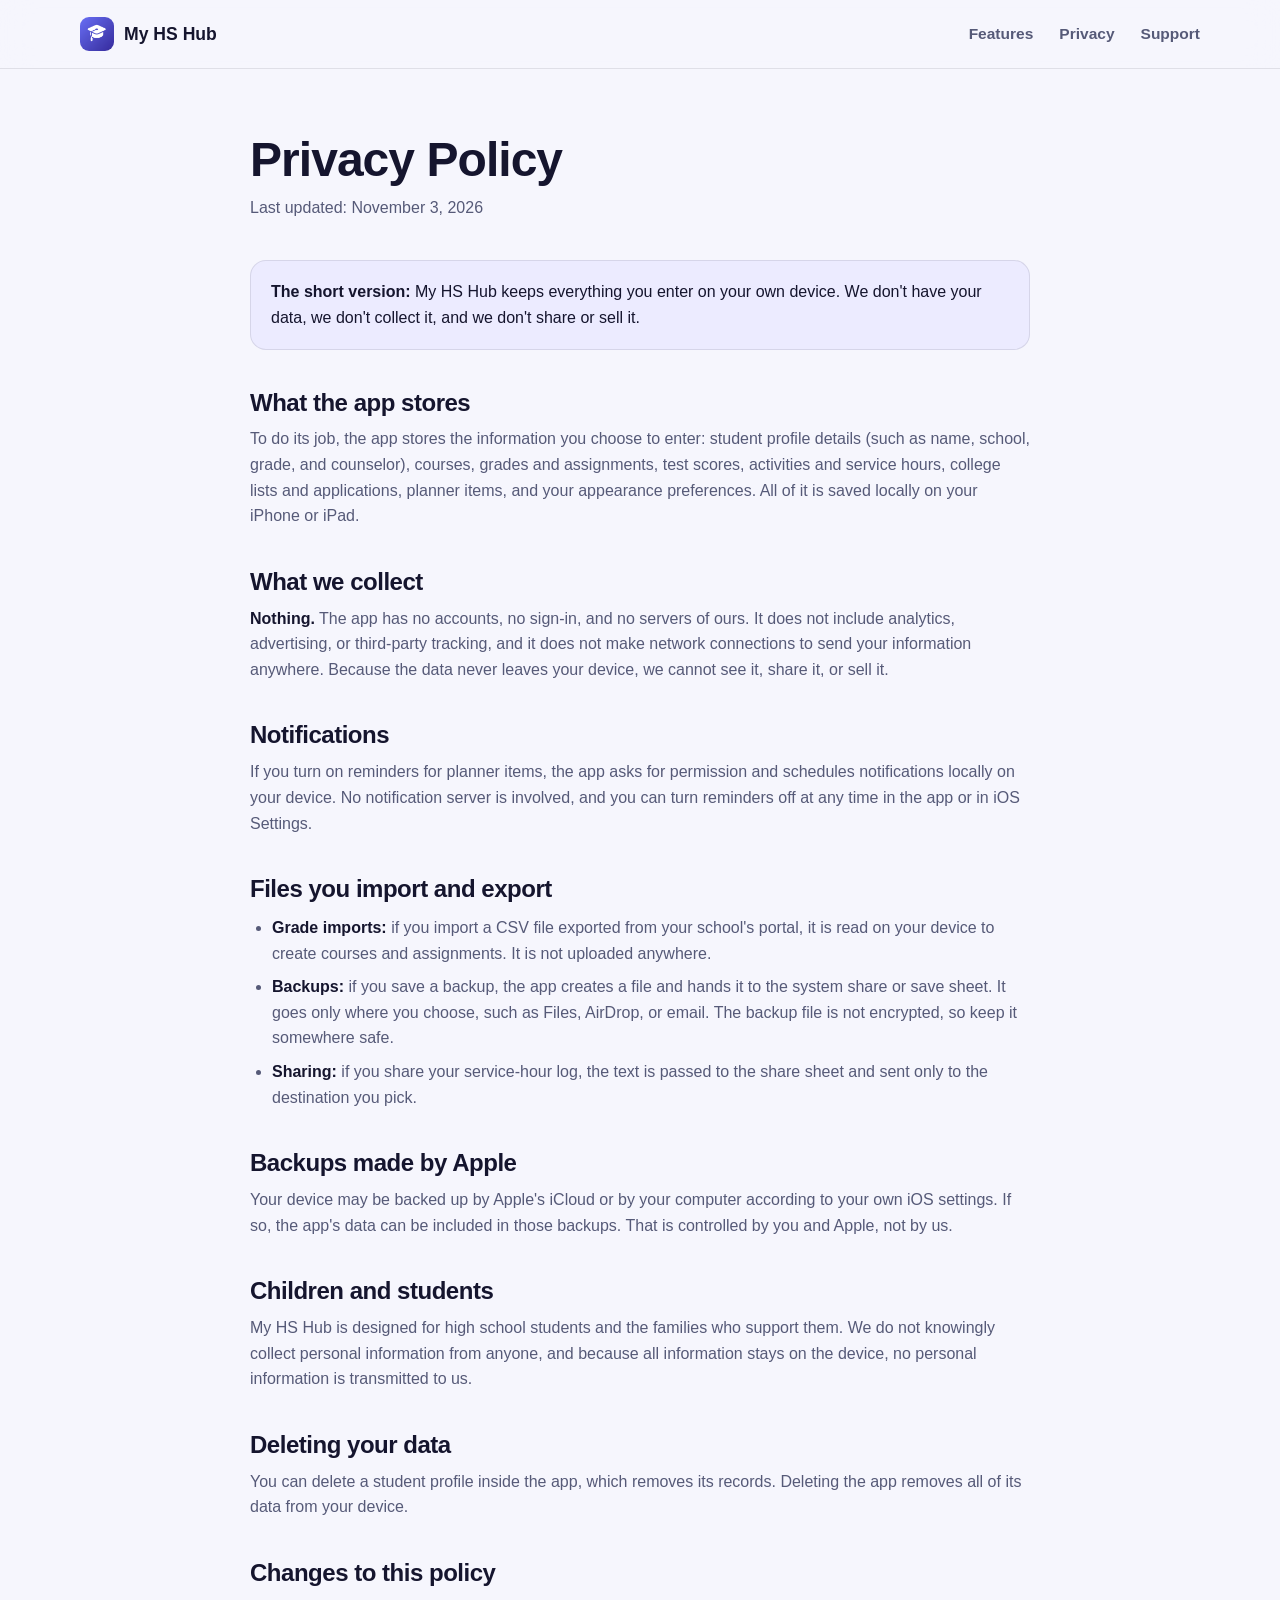
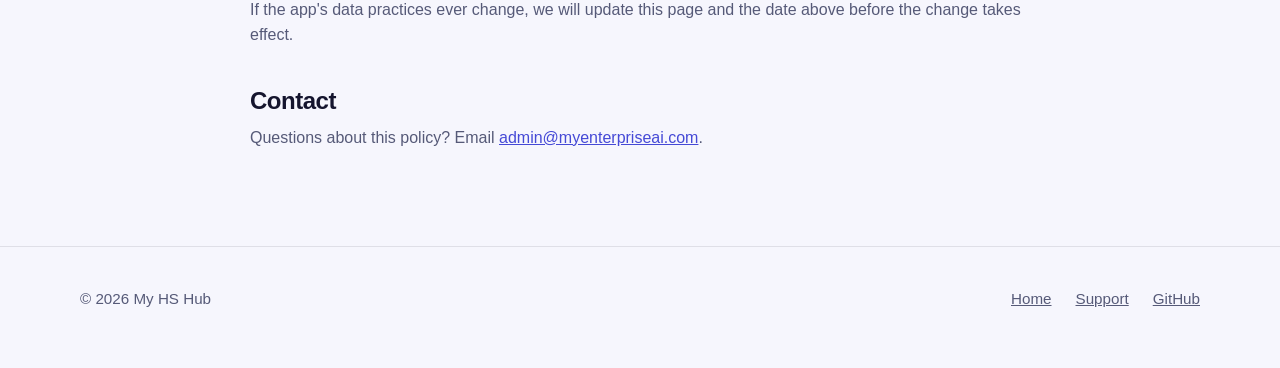
==== docs/privacy.html @ 4392c95c "Add files via upload" ====
<!doctype html>
<html lang="en">
<head>
  <meta charset="utf-8">
  <meta name="viewport" content="width=device-width, initial-scale=1">
  <title>Privacy Policy | My HS Hub</title>
  <meta name="description" content="My HS Hub stores your data only on your device. We do not collect, share, or sell personal information.">
  <meta name="theme-color" content="#5b5fef">
  <link rel="icon" type="image/png" href="assets/img/favicon.png">
  <link rel="apple-touch-icon" href="assets/img/apple-touch-icon.png">
  <link rel="stylesheet" href="assets/css/style.css">
</head>
<body>
  <a class="skip-link" href="#main">Skip to content</a>
  <header class="site-header">
    <div class="container nav">
      <a class="brand" href="index.html"><img src="assets/img/icon-512.png" alt="" width="34" height="34"> My HS Hub</a>
      <nav class="nav-links" aria-label="Primary">
        <a href="index.html#features">Features</a>
        <a href="index.html#privacy">Privacy</a>
        <a href="support.html">Support</a>
      </nav>
      <details class="menu">
        <summary>Menu</summary>
        <div class="menu-panel">
          <a href="index.html">Home</a>
          <a href="index.html#features">Features</a>
          <a href="support.html">Support</a>
        </div>
      </details>
    </div>
  </header>

  <main id="main" class="doc">
    <div class="container">
      <h1>Privacy Policy</h1>
      <p class="meta">Last updated: November 3, 2026</p>

      <div class="callout"><strong>The short version:</strong> My HS Hub keeps everything you enter on your own device. We don't have your data, we don't collect it, and we don't share or sell it.</div>

      <h2>What the app stores</h2>
      <p>To do its job, the app stores the information you choose to enter: student profile details (such as name, school, grade, and counselor), courses, grades and assignments, test scores, activities and service hours, college lists and applications, planner items, and your appearance preferences. All of it is saved locally on your iPhone or iPad.</p>

      <h2>What we collect</h2>
      <p><strong>Nothing.</strong> The app has no accounts, no sign-in, and no servers of ours. It does not include analytics, advertising, or third-party tracking, and it does not make network connections to send your information anywhere. Because the data never leaves your device, we cannot see it, share it, or sell it.</p>

      <h2>Notifications</h2>
      <p>If you turn on reminders for planner items, the app asks for permission and schedules notifications locally on your device. No notification server is involved, and you can turn reminders off at any time in the app or in iOS Settings.</p>

      <h2>Files you import and export</h2>
      <ul>
        <li><strong>Grade imports:</strong> if you import a CSV file exported from your school's portal, it is read on your device to create courses and assignments. It is not uploaded anywhere.</li>
        <li><strong>Backups:</strong> if you save a backup, the app creates a file and hands it to the system share or save sheet. It goes only where you choose, such as Files, AirDrop, or email. The backup file is not encrypted, so keep it somewhere safe.</li>
        <li><strong>Sharing:</strong> if you share your service-hour log, the text is passed to the share sheet and sent only to the destination you pick.</li>
      </ul>

      <h2>Backups made by Apple</h2>
      <p>Your device may be backed up by Apple's iCloud or by your computer according to your own iOS settings. If so, the app's data can be included in those backups. That is controlled by you and Apple, not by us.</p>

      <h2>Children and students</h2>
      <p>My HS Hub is designed for high school students and the families who support them. We do not knowingly collect personal information from anyone, and because all information stays on the device, no personal information is transmitted to us.</p>

      <h2>Deleting your data</h2>
      <p>You can delete a student profile inside the app, which removes its records. Deleting the app removes all of its data from your device.</p>

      <h2>Changes to this policy</h2>
      <p>If the app's data practices ever change, we will update this page and the date above before the change takes effect.</p>

      <h2>Contact</h2>
      <p>Questions about this policy? Email <a href="mailto:admin@myenterpriseai.com?subject=My%20HS%20Hub%20privacy%20question">admin@myenterpriseai.com</a>.</p>
    </div>
  </main>

  <footer class="site-footer">
    <div class="container">
      <div class="footer-row">
        <span>&copy; 2026 My HS Hub</span>
        <nav class="footer-links" aria-label="Footer">
          <a href="index.html">Home</a>
          <a href="support.html">Support</a>
          <a href="https://github.com/jpad5/myhshub">GitHub</a>
        </nav>
      </div>
    </div>
  </footer>
</body>
</html>
---- docs/assets/css/style.css ----
/* My HS Hub marketing site. No external fonts, scripts, or trackers. */

:root {
  --bg: #f6f6fd;
  --bg-tint: #ecebff;
  --surface: #ffffff;
  --surface-2: #f0f0fb;
  --text: #15152e;
  --muted: #565a78;
  --border: rgba(21, 21, 46, 0.1);
  --primary: #5b5fef;
  --primary-strong: #4549d6;
  --violet: #8b5cf6;
  --accent: #f5a524;
  --good: #1fa85a;
  --on-primary: #ffffff;
  --shadow: 0 1px 2px rgba(21, 21, 46, 0.06), 0 12px 32px -12px rgba(69, 73, 214, 0.28);
  --radius: 20px;
  --grad: linear-gradient(135deg, var(--primary), var(--violet));
  --font: -apple-system, BlinkMacSystemFont, "SF Pro Display", "Segoe UI", Roboto, Helvetica, Arial, sans-serif;
  color-scheme: light dark;
}

@media (prefers-color-scheme: dark) {
  :root {
    --bg: #0d0e1f;
    --bg-tint: #17183a;
    --surface: #16172e;
    --surface-2: #1e2040;
    --text: #f1f2ff;
    --muted: #a9acce;
    --border: rgba(241, 242, 255, 0.12);
    --primary: #8a8fff;
    --primary-strong: #a3a7ff;
    --violet: #b08cff;
    --accent: #ffb940;
    --good: #4ade80;
    --on-primary: #0d0e1f;
    --shadow: 0 1px 2px rgba(0, 0, 0, 0.4), 0 16px 40px -16px rgba(0, 0, 0, 0.7);
  }
}

* { box-sizing: border-box; }
html { scroll-behavior: smooth; scroll-padding-top: 84px; }
body {
  margin: 0;
  font-family: var(--font);
  background: var(--bg);
  color: var(--text);
  line-height: 1.6;
  -webkit-font-smoothing: antialiased;
}
img { max-width: 100%; height: auto; display: block; }
a { color: var(--primary-strong); }
a:hover { text-decoration-thickness: 2px; }
:focus-visible { outline: 3px solid var(--accent); outline-offset: 3px; border-radius: 6px; }

.skip-link {
  position: absolute; left: 12px; top: -48px; z-index: 100;
  background: var(--text); color: var(--bg); padding: 10px 16px; border-radius: 10px; text-decoration: none;
}
.skip-link:focus { top: 12px; }

.container { width: min(1120px, 100% - 40px); margin-inline: auto; }
section { padding: 88px 0; }
h1, h2, h3 { line-height: 1.12; letter-spacing: -0.02em; margin: 0; }
h1 { font-size: clamp(2.5rem, 6.4vw, 4.4rem); font-weight: 800; }
h2 { font-size: clamp(1.8rem, 4vw, 2.7rem); font-weight: 780; }
h3 { font-size: 1.2rem; font-weight: 700; letter-spacing: -0.01em; }
p { margin: 0; }
.eyebrow {
  display: inline-block; font-size: 0.82rem; font-weight: 700; letter-spacing: 0.08em; text-transform: uppercase;
  color: var(--primary-strong); background: var(--bg-tint); padding: 6px 12px; border-radius: 999px;
}
.lede { color: var(--muted); font-size: 1.15rem; max-width: 56ch; }
.section-head { text-align: center; max-width: 680px; margin: 0 auto 52px; display: grid; gap: 14px; justify-items: center; }
.section-head p { color: var(--muted); font-size: 1.08rem; }
.gradient-text { background: var(--grad); -webkit-background-clip: text; background-clip: text; color: transparent; }

/* Header */
.site-header {
  position: sticky; top: 0; z-index: 50;
  background: color-mix(in srgb, var(--bg) 82%, transparent);
  backdrop-filter: saturate(1.6) blur(16px); -webkit-backdrop-filter: saturate(1.6) blur(16px);
  border-bottom: 1px solid var(--border);
}
.nav { display: flex; align-items: center; justify-content: space-between; height: 68px; gap: 16px; }
.brand { display: flex; align-items: center; gap: 10px; font-weight: 800; font-size: 1.1rem; color: var(--text); text-decoration: none; }
.brand img { width: 34px; height: 34px; border-radius: 9px; }
.nav-links { display: flex; align-items: center; gap: 26px; }
.nav-links a { color: var(--muted); text-decoration: none; font-weight: 600; font-size: 0.97rem; }
.nav-links a:hover { color: var(--text); }
.nav-links a.btn { color: var(--on-primary); }
.menu { display: none; position: relative; }
.menu summary {
  list-style: none; cursor: pointer; font-weight: 700; padding: 8px 14px; border-radius: 999px;
  border: 1px solid var(--border); background: var(--surface);
}
.menu summary::-webkit-details-marker { display: none; }
.menu-panel {
  position: absolute; right: 0; top: 48px; width: 220px; background: var(--surface); border: 1px solid var(--border);
  border-radius: 16px; padding: 10px; box-shadow: var(--shadow); display: grid;
}
.menu-panel a { padding: 12px 14px; border-radius: 10px; color: var(--text); text-decoration: none; font-weight: 600; }
.menu-panel a:hover { background: var(--surface-2); }

/* Buttons */
.btn {
  display: inline-flex; align-items: center; justify-content: center; gap: 8px; min-height: 48px; padding: 0 24px;
  border-radius: 999px; font-weight: 700; font-size: 1rem; text-decoration: none; border: 1.5px solid transparent;
  transition: transform 0.15s ease, box-shadow 0.15s ease, background 0.15s ease;
}
.btn-primary { background: var(--grad); color: var(--on-primary); box-shadow: 0 10px 24px -10px rgba(91, 95, 239, 0.8); }
.btn-primary:hover { transform: translateY(-2px); }
.btn-ghost { color: var(--text); border-color: var(--border); background: var(--surface); }
.btn-ghost:hover { border-color: var(--primary); }
.btn-sm { min-height: 40px; padding: 0 18px; font-size: 0.94rem; }

/* Hero */
.hero { padding: 72px 0 96px; background:
  radial-gradient(900px 420px at 85% -10%, color-mix(in srgb, var(--violet) 22%, transparent), transparent 70%),
  radial-gradient(700px 380px at 5% 10%, color-mix(in srgb, var(--primary) 16%, transparent), transparent 70%); }
.hero-grid { display: grid; grid-template-columns: 1.05fr 0.95fr; gap: 56px; align-items: center; }
.hero-copy { display: grid; gap: 24px; justify-items: start; }
.cta-row { display: flex; flex-wrap: wrap; gap: 14px; }
.hero-note { color: var(--muted); font-size: 0.95rem; }

.glance {
  background: var(--surface); border: 1px solid var(--border); border-radius: 28px; padding: 26px; box-shadow: var(--shadow);
  display: grid; gap: 22px;
}
.glance-top { display: flex; align-items: center; gap: 20px; }
.ring {
  --p: 76; width: 112px; height: 112px; border-radius: 50%; flex: none; display: grid; place-items: center;
  background: conic-gradient(var(--primary) calc(var(--p) * 1%), var(--surface-2) 0);
  position: relative;
}
.ring::before { content: ""; position: absolute; inset: 11px; background: var(--surface); border-radius: 50%; }
.ring span { position: relative; font-size: 1.7rem; font-weight: 800; }
.glance-title { font-weight: 800; font-size: 1.25rem; }
.glance-sub { color: var(--muted); font-size: 0.95rem; }
.tiles { display: grid; grid-template-columns: 1fr 1fr; gap: 12px; }
.tile { background: var(--surface-2); border-radius: 16px; padding: 14px 16px; }
.tile b { display: block; font-size: 1.45rem; letter-spacing: -0.02em; }
.tile small { color: var(--muted); font-weight: 600; }
.tile .dot { display: inline-block; width: 9px; height: 9px; border-radius: 50%; margin-right: 6px; }

/* Cards / features */
.grid-3 { display: grid; grid-template-columns: repeat(3, 1fr); gap: 22px; }
.card {
  background: var(--surface); border: 1px solid var(--border); border-radius: var(--radius); padding: 28px;
  display: grid; gap: 12px; align-content: start; transition: transform 0.2s ease, box-shadow 0.2s ease;
}
.card:hover { transform: translateY(-4px); box-shadow: var(--shadow); }
.card p { color: var(--muted); }
.icon {
  width: 48px; height: 48px; border-radius: 14px; display: grid; place-items: center; font-size: 1.4rem;
  background: var(--bg-tint);
}

/* Steps */
.steps { display: grid; grid-template-columns: repeat(3, 1fr); gap: 22px; counter-reset: step; }
.step { background: var(--surface); border: 1px solid var(--border); border-radius: var(--radius); padding: 30px; display: grid; gap: 10px; }
.step .num { font-size: 2.6rem; font-weight: 850; letter-spacing: -0.04em; background: var(--grad); -webkit-background-clip: text; background-clip: text; color: transparent; }
.step p { color: var(--muted); }

/* Screenshots */
.shots-wrap { background: var(--bg-tint); }
.shots {
  display: flex; gap: 26px; overflow-x: auto; padding: 8px 4px 28px; scroll-snap-type: x mandatory;
}
.shot { flex: 0 0 min(264px, 70vw); scroll-snap-align: center; display: grid; gap: 14px; margin: 0; }
.shot img { border-radius: 30px; border: 6px solid var(--text); box-shadow: var(--shadow); background: var(--surface); }
.shot figcaption { text-align: center; font-weight: 700; }
.shot figcaption small { display: block; color: var(--muted); font-weight: 500; }

/* Privacy */
.private-grid { display: grid; grid-template-columns: repeat(3, 1fr); gap: 22px; }
.check { color: var(--good); font-weight: 800; }

/* FAQ */
.faq { max-width: 780px; margin: 0 auto; display: grid; gap: 12px; }
.faq details { background: var(--surface); border: 1px solid var(--border); border-radius: 16px; padding: 4px 22px; }
.faq summary { cursor: pointer; font-weight: 700; padding: 16px 0; list-style: none; display: flex; justify-content: space-between; gap: 16px; }
.faq summary::-webkit-details-marker { display: none; }
.faq summary::after { content: "+"; font-size: 1.4rem; line-height: 1; color: var(--primary-strong); }
.faq details[open] summary::after { content: "\2212"; }
.faq details p { color: var(--muted); padding: 0 0 18px; }

/* CTA band */
.cta-band { padding: 0 0 88px; }
.cta-inner {
  background: var(--grad); color: var(--on-primary); border-radius: 32px; padding: 64px 28px; text-align: center; display: grid; gap: 18px; justify-items: center;
  box-shadow: var(--shadow);
}
.cta-inner p { color: color-mix(in srgb, var(--on-primary) 90%, transparent); max-width: 52ch; }
.badge-soon {
  display: inline-flex; align-items: center; gap: 10px; background: #fff; color: #15152e; padding: 12px 22px; border-radius: 14px; font-weight: 700;
}
.badge-soon small { display: block; font-weight: 500; color: #565a78; font-size: 0.75rem; }

/* Footer */
.site-footer { border-top: 1px solid var(--border); padding: 40px 0 56px; color: var(--muted); font-size: 0.95rem; }
.footer-row { display: flex; flex-wrap: wrap; gap: 18px 32px; justify-content: space-between; align-items: center; }
.footer-links { display: flex; flex-wrap: wrap; gap: 8px 24px; }
.footer-links a { color: var(--muted); }
.fine { margin-top: 20px; font-size: 0.85rem; max-width: 80ch; }

/* Document pages (privacy, support) */
.doc { padding: 64px 0 96px; }
.doc .container { max-width: 780px; }
.doc h1 { font-size: clamp(2rem, 5vw, 3rem); margin-bottom: 8px; }
.doc .meta { color: var(--muted); margin-bottom: 40px; }
.doc h2 { font-size: 1.5rem; margin: 40px 0 10px; }
.doc p, .doc li { color: var(--muted); }
.doc p + p { margin-top: 12px; }
.doc ul, .doc ol { padding-left: 22px; display: grid; gap: 8px; margin: 12px 0; }
.doc strong { color: var(--text); }
.callout { background: var(--bg-tint); border: 1px solid var(--border); border-radius: 16px; padding: 18px 20px; margin: 20px 0; color: var(--text); }

/* Responsive */
@media (max-width: 920px) {
  section { padding: 64px 0; }
  .hero-grid { grid-template-columns: 1fr; gap: 40px; }
  .grid-3, .steps, .private-grid { grid-template-columns: 1fr; }
}
@media (max-width: 760px) {
  .nav-links { display: none; }
  .menu { display: block; }
}
@media (prefers-reduced-motion: reduce) {
  html { scroll-behavior: auto; }
  * { transition: none !important; }
}
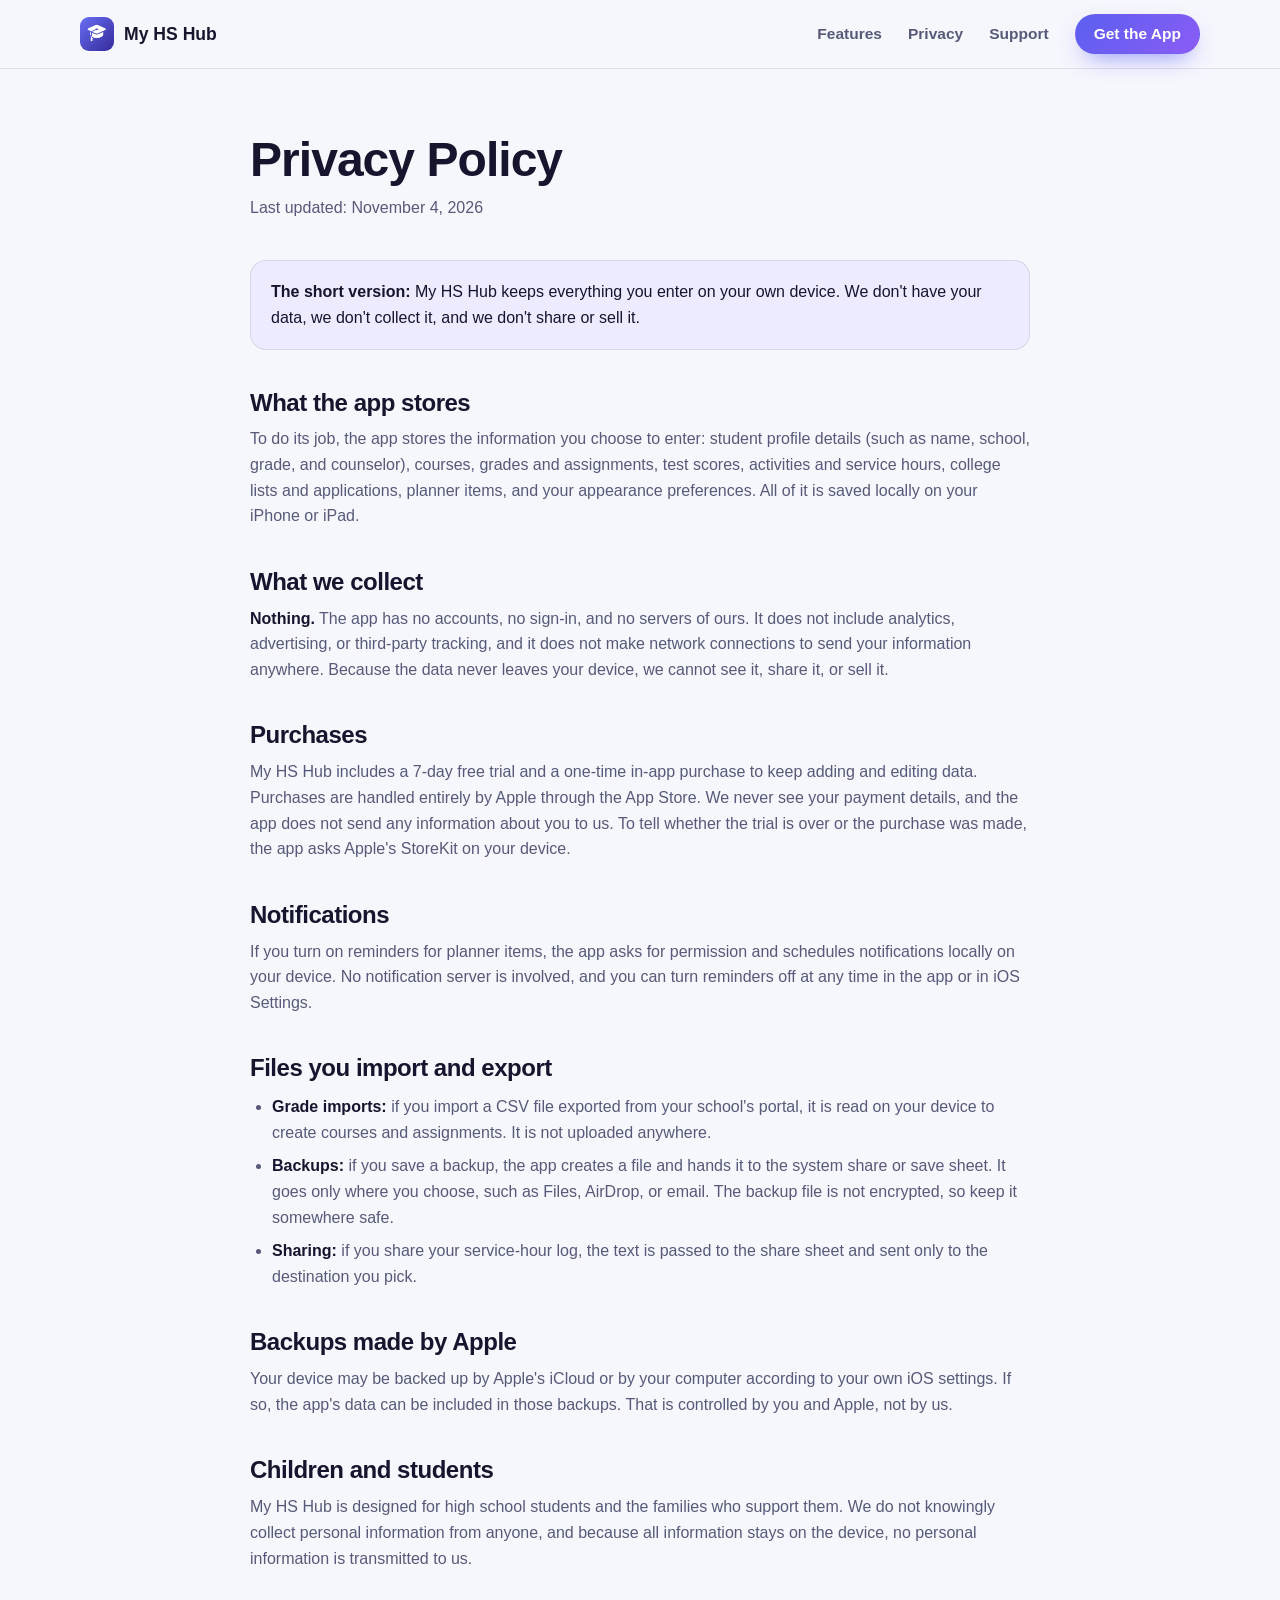
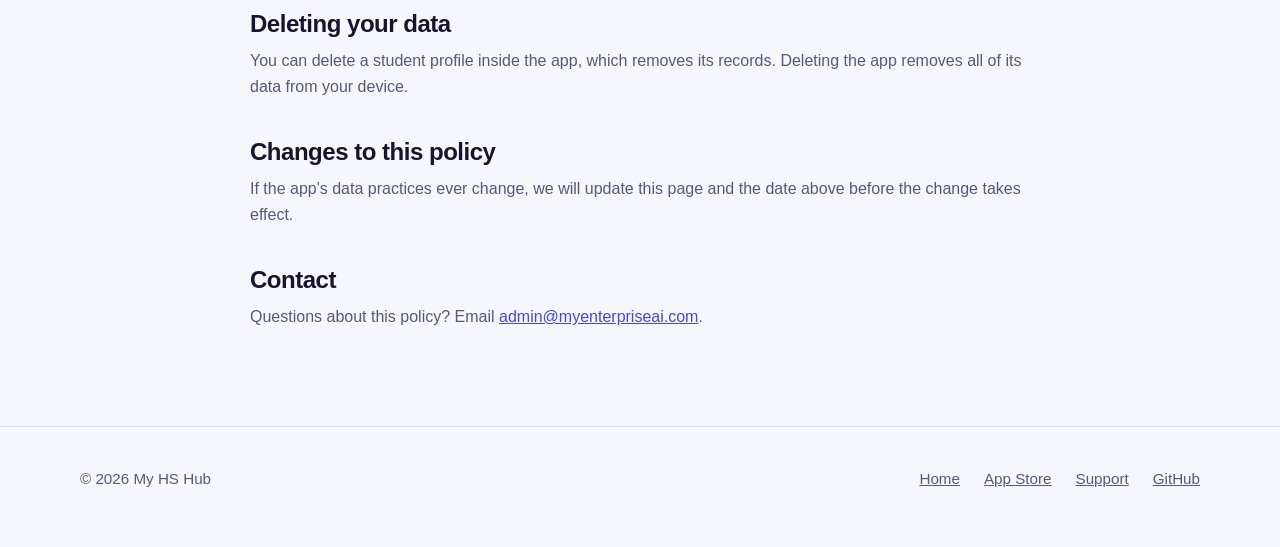
==== commit fdc8b929: "app release" ====
--- a/docs/privacy.html
+++ b/docs/privacy.html
@@ -6,6 +6,7 @@
   <title>Privacy Policy | My HS Hub</title>
   <meta name="description" content="My HS Hub stores your data only on your device. We do not collect, share, or sell personal information.">
   <meta name="theme-color" content="#5b5fef">
+  <meta name="apple-itunes-app" content="app-id=6830529088">
   <link rel="icon" type="image/png" href="assets/img/favicon.png">
   <link rel="apple-touch-icon" href="assets/img/apple-touch-icon.png">
   <link rel="stylesheet" href="assets/css/style.css">
@@ -19,6 +20,7 @@
         <a href="index.html#features">Features</a>
         <a href="index.html#privacy">Privacy</a>
         <a href="support.html">Support</a>
+        <a class="btn btn-primary btn-sm" href="https://apps.apple.com/us/app/myhighschoolhub/id6830529088" target="_blank" rel="noopener">Get the App</a>
       </nav>
       <details class="menu">
         <summary>Menu</summary>
@@ -26,6 +28,7 @@
           <a href="index.html">Home</a>
           <a href="index.html#features">Features</a>
           <a href="support.html">Support</a>
+          <a href="https://apps.apple.com/us/app/myhighschoolhub/id6830529088" target="_blank" rel="noopener">Get the App</a>
         </div>
       </details>
     </div>
@@ -34,7 +37,7 @@
   <main id="main" class="doc">
     <div class="container">
       <h1>Privacy Policy</h1>
-      <p class="meta">Last updated: November 3, 2026</p>
+      <p class="meta">Last updated: November 4, 2026</p>
 
       <div class="callout"><strong>The short version:</strong> My HS Hub keeps everything you enter on your own device. We don't have your data, we don't collect it, and we don't share or sell it.</div>
 
@@ -43,6 +46,9 @@
 
       <h2>What we collect</h2>
       <p><strong>Nothing.</strong> The app has no accounts, no sign-in, and no servers of ours. It does not include analytics, advertising, or third-party tracking, and it does not make network connections to send your information anywhere. Because the data never leaves your device, we cannot see it, share it, or sell it.</p>
+
+      <h2>Purchases</h2>
+      <p>My HS Hub includes a 7-day free trial and a one-time in-app purchase to keep adding and editing data. Purchases are handled entirely by Apple through the App Store. We never see your payment details, and the app does not send any information about you to us. To tell whether the trial is over or the purchase was made, the app asks Apple's StoreKit on your device.</p>
 
       <h2>Notifications</h2>
       <p>If you turn on reminders for planner items, the app asks for permission and schedules notifications locally on your device. No notification server is involved, and you can turn reminders off at any time in the app or in iOS Settings.</p>
@@ -77,6 +83,7 @@
         <span>&copy; 2026 My HS Hub</span>
         <nav class="footer-links" aria-label="Footer">
           <a href="index.html">Home</a>
+          <a href="https://apps.apple.com/us/app/myhighschoolhub/id6830529088" target="_blank" rel="noopener">App Store</a>
           <a href="support.html">Support</a>
           <a href="https://github.com/jpad5/myhshub">GitHub</a>
         </nav>
